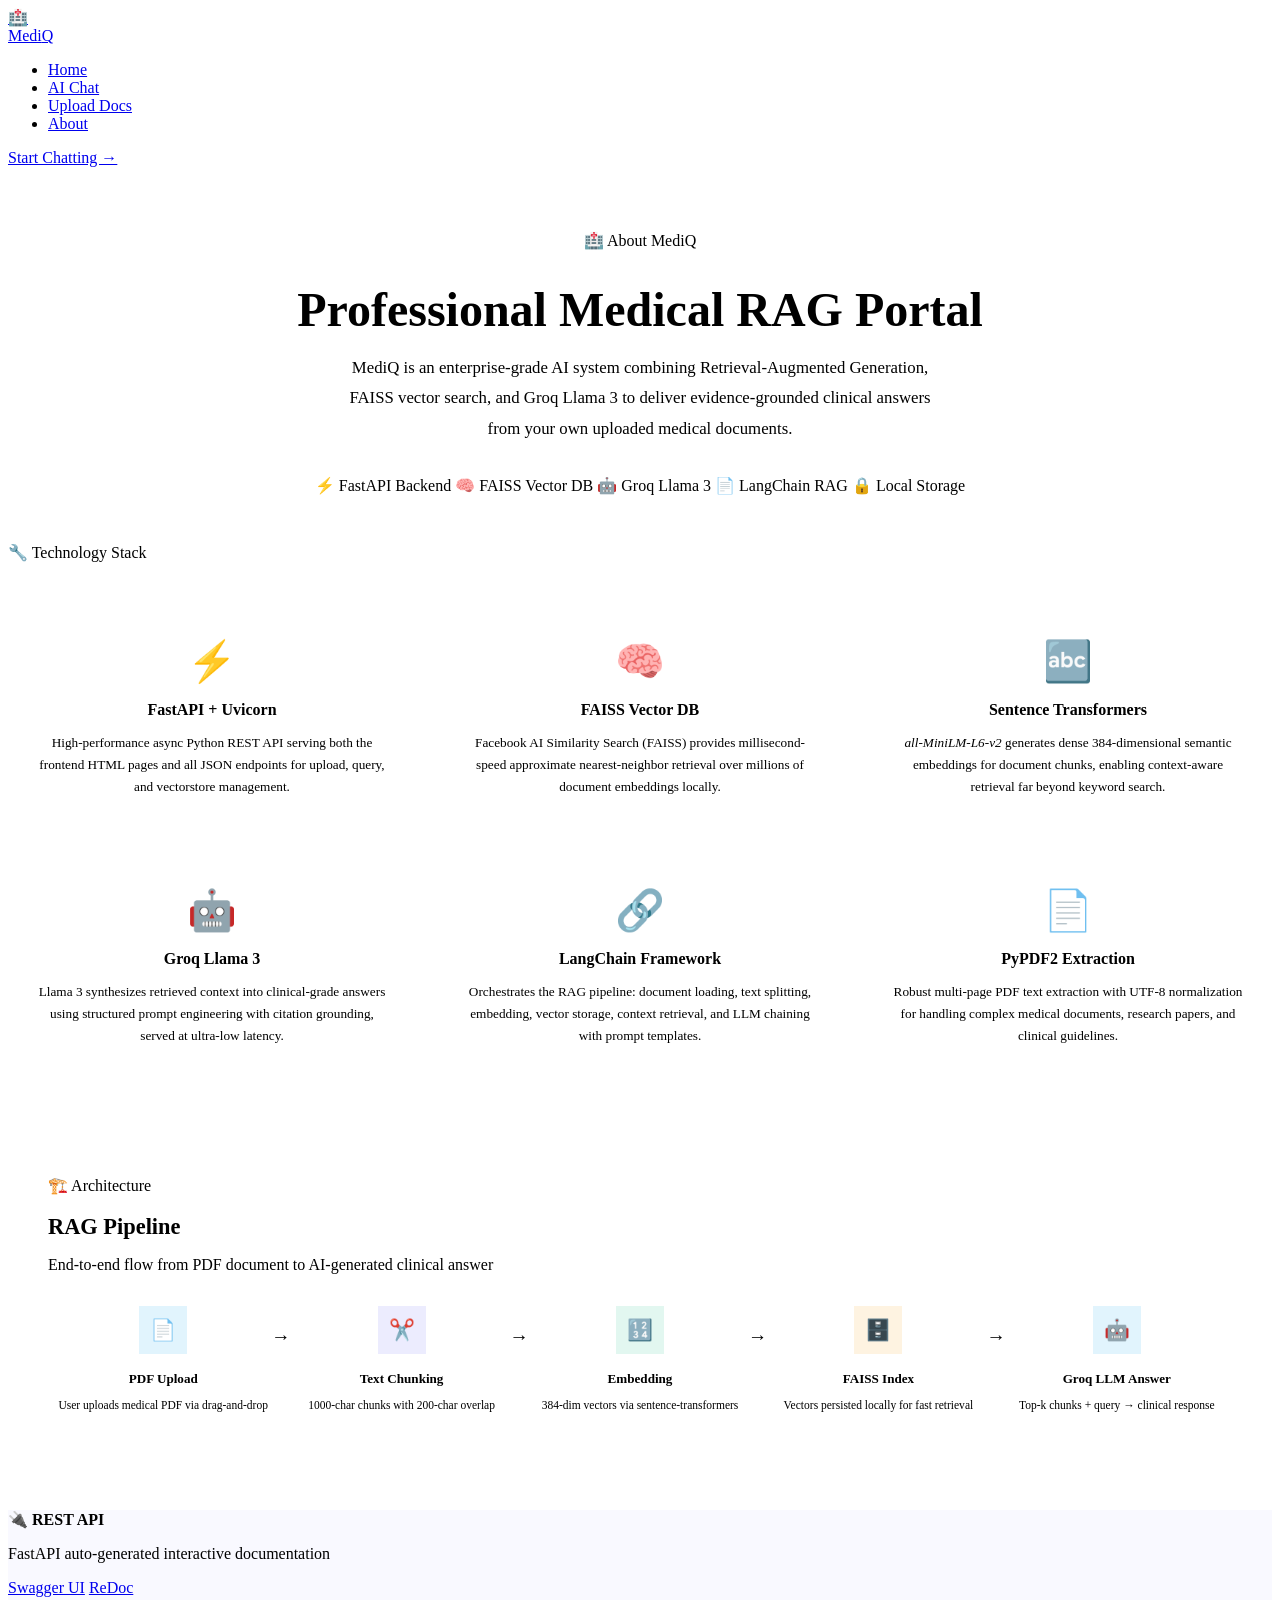
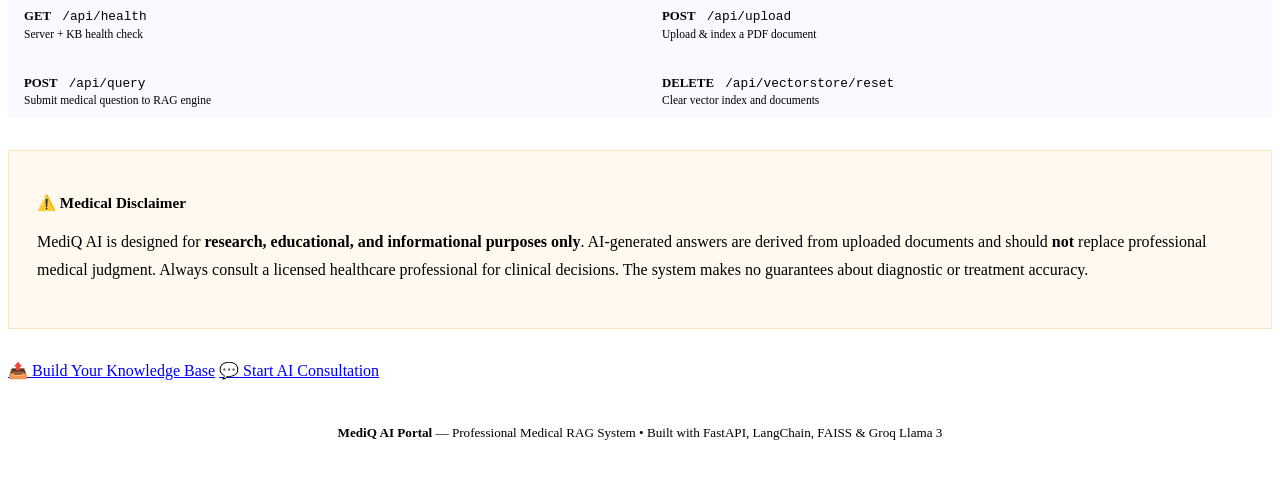
==== frontend/pages/about.html @ 50db6271 "Initial commit" ====
<!DOCTYPE html>
<html lang="en">
<head>
  <meta charset="UTF-8"/>
  <meta name="viewport" content="width=device-width, initial-scale=1.0"/>
  <title>About — MediQ Portal</title>
  <meta name="description" content="About the MediQ Professional Medical RAG Portal." />
  <link rel="stylesheet" href="/static/css/global.css" />
  <style>
    .about-hero {
      text-align: center;
      padding: 4rem 0 3rem;
    }
    .about-hero h1 { font-size: clamp(2rem,4vw,3rem); margin-bottom: 1rem; }
    .about-hero p { color: var(--text-secondary); max-width: 600px; margin: 0 auto 2rem; line-height: 1.8; font-size: 1.05rem; }

    .tech-grid {
      display: grid;
      grid-template-columns: repeat(3, 1fr);
      gap: 1.25rem;
      margin: 3rem 0;
    }

    .tech-card {
      background: var(--bg-card);
      border: 1px solid var(--border);
      border-radius: var(--radius-lg);
      padding: 1.75rem;
      text-align: center;
      transition: var(--transition);
    }
    .tech-card:hover {
      border-color: rgba(14,165,233,0.25);
      transform: translateY(-3px);
      box-shadow: var(--shadow-glow);
    }
    .tech-card .tech-logo { font-size: 2.5rem; margin-bottom: 1rem; }
    .tech-card h3 { font-size: 1rem; margin-bottom: 0.5rem; }
    .tech-card p { font-size: 0.83rem; color: var(--text-secondary); line-height: 1.65; }

    .arch-section {
      background: var(--bg-surface);
      border: 1px solid var(--border);
      border-radius: var(--radius-xl);
      padding: 2.5rem;
      margin: 3rem 0;
    }

    .arch-steps {
      display: grid;
      grid-template-columns: repeat(5, 1fr);
      gap: 0.5rem;
      position: relative;
      margin-top: 2rem;
    }

    .arch-step {
      text-align: center;
      position: relative;
    }

    .arch-step::after {
      content: '→';
      position: absolute;
      right: -12px;
      top: 20px;
      color: var(--text-muted);
      font-size: 1.2rem;
    }
    .arch-step:last-child::after { display: none; }

    .arch-icon {
      width: 48px; height: 48px;
      border-radius: var(--radius-md);
      display: flex;
      align-items: center;
      justify-content: center;
      font-size: 1.3rem;
      margin: 0 auto 0.75rem;
    }

    .arch-step h4 { font-size: 0.82rem; margin-bottom: 0.3rem; font-weight: 700; }
    .arch-step p { font-size: 0.72rem; color: var(--text-muted); }

    .disclaimer-box {
      background: rgba(245,158,11,0.06);
      border: 1px solid rgba(245,158,11,0.2);
      border-radius: var(--radius-lg);
      padding: 1.75rem;
      margin: 2rem 0;
    }

    @media (max-width: 900px) {
      .tech-grid { grid-template-columns: repeat(2, 1fr); }
      .arch-steps { grid-template-columns: 1fr; gap: 1rem; }
      .arch-step::after { display: none; }
    }
    @media (max-width: 600px) {
      .tech-grid { grid-template-columns: 1fr; }
    }
  </style>
</head>
<body>

<nav class="navbar">
  <div class="nav-inner">
    <a href="/" class="nav-logo">
      <div class="logo-icon">🏥</div>
      Medi<span>Q</span>
    </a>
    <ul class="nav-links">
      <li><a href="/">Home</a></li>
      <li><a href="/chat">AI Chat</a></li>
      <li><a href="/upload">Upload Docs</a></li>
      <li><a href="/about" class="active">About</a></li>
    </ul>
    <div class="nav-cta">
      <a href="/chat" class="btn btn-primary btn-sm">Start Chatting →</a>
    </div>
  </div>
</nav>

<div class="page-content">
<div class="page-container">

  <!-- Hero -->
  <div class="about-hero">
    <div class="section-label">🏥 About MediQ</div>
    <h1>Professional <span class="grad-text">Medical RAG</span> Portal</h1>
    <p>
      MediQ is an enterprise-grade AI system combining Retrieval-Augmented Generation, FAISS vector search, and Groq Llama 3 to deliver evidence-grounded clinical answers from your own uploaded medical documents.
    </p>
    <div class="flex items-center gap-2" style="justify-content:center;flex-wrap:wrap">
      <span class="badge badge-primary">⚡ FastAPI Backend</span>
      <span class="badge badge-success">🧠 FAISS Vector DB</span>
      <span class="badge badge-primary">🤖 Groq Llama 3</span>
      <span class="badge badge-success">📄 LangChain RAG</span>
      <span class="badge badge-primary">🔒 Local Storage</span>
    </div>
  </div>

  <!-- Technology Stack -->
  <div class="section-label mt-3">🔧 Technology Stack</div>
  <div class="tech-grid">
    <div class="tech-card">
      <div class="tech-logo">⚡</div>
      <h3>FastAPI + Uvicorn</h3>
      <p>High-performance async Python REST API serving both the frontend HTML pages and all JSON endpoints for upload, query, and vectorstore management.</p>
    </div>
    <div class="tech-card">
      <div class="tech-logo">🧠</div>
      <h3>FAISS Vector DB</h3>
      <p>Facebook AI Similarity Search (FAISS) provides millisecond-speed approximate nearest-neighbor retrieval over millions of document embeddings locally.</p>
    </div>
    <div class="tech-card">
      <div class="tech-logo">🔤</div>
      <h3>Sentence Transformers</h3>
      <p><em>all-MiniLM-L6-v2</em> generates dense 384-dimensional semantic embeddings for document chunks, enabling context-aware retrieval far beyond keyword search.</p>
    </div>
    <div class="tech-card">
      <div class="tech-logo">🤖</div>
      <h3>Groq Llama 3</h3>
      <p>Llama 3 synthesizes retrieved context into clinical-grade answers using structured prompt engineering with citation grounding, served at ultra-low latency.</p>
    </div>
    <div class="tech-card">
      <div class="tech-logo">🔗</div>
      <h3>LangChain Framework</h3>
      <p>Orchestrates the RAG pipeline: document loading, text splitting, embedding, vector storage, context retrieval, and LLM chaining with prompt templates.</p>
    </div>
    <div class="tech-card">
      <div class="tech-logo">📄</div>
      <h3>PyPDF2 Extraction</h3>
      <p>Robust multi-page PDF text extraction with UTF-8 normalization for handling complex medical documents, research papers, and clinical guidelines.</p>
    </div>
  </div>

  <!-- Architecture -->
  <div class="arch-section">
    <div class="section-label">🏗️ Architecture</div>
    <h2 style="font-size:1.4rem;margin-bottom:0.5rem">RAG Pipeline</h2>
    <p class="text-secondary text-sm">End-to-end flow from PDF document to AI-generated clinical answer</p>

    <div class="arch-steps">
      <div class="arch-step">
        <div class="arch-icon" style="background:rgba(14,165,233,0.12);color:var(--primary)">📄</div>
        <h4>PDF Upload</h4>
        <p>User uploads medical PDF via drag-and-drop</p>
      </div>
      <div class="arch-step">
        <div class="arch-icon" style="background:rgba(99,102,241,0.12);color:var(--secondary)">✂️</div>
        <h4>Text Chunking</h4>
        <p>1000-char chunks with 200-char overlap</p>
      </div>
      <div class="arch-step">
        <div class="arch-icon" style="background:rgba(16,185,129,0.12);color:var(--accent)">🔢</div>
        <h4>Embedding</h4>
        <p>384-dim vectors via sentence-transformers</p>
      </div>
      <div class="arch-step">
        <div class="arch-icon" style="background:rgba(245,158,11,0.12);color:var(--warning)">🗄️</div>
        <h4>FAISS Index</h4>
        <p>Vectors persisted locally for fast retrieval</p>
      </div>
      <div class="arch-step">
        <div class="arch-icon" style="background:rgba(14,165,233,0.12);color:var(--primary)">🤖</div>
        <h4>Groq LLM Answer</h4>
        <p>Top-k chunks + query → clinical response</p>
      </div>
    </div>
  </div>

  <!-- API Docs -->
  <div class="card mt-3" style="background:rgba(99,102,241,0.04);border-color:rgba(99,102,241,0.15)">
    <div class="flex items-center justify-between mb-2">
      <div>
        <h3 style="font-size:1rem;margin-bottom:0.25rem">🔌 REST API</h3>
        <p class="text-sm text-muted">FastAPI auto-generated interactive documentation</p>
      </div>
      <div class="flex gap-1">
        <a href="/docs" target="_blank" class="btn btn-primary btn-sm">Swagger UI</a>
        <a href="/redoc" target="_blank" class="btn btn-outline btn-sm">ReDoc</a>
      </div>
    </div>
    <div class="divider"></div>
    <div style="display:grid;grid-template-columns:repeat(2,1fr);gap:0.75rem">
      <div style="background:var(--bg-input);padding:0.75rem 1rem;border-radius:var(--radius-sm);font-size:0.8rem">
        <span style="color:var(--accent);font-weight:700">GET</span>
        <code style="margin-left:0.5rem;color:var(--text-secondary)">/api/health</code>
        <div style="color:var(--text-muted);font-size:0.72rem;margin-top:0.2rem">Server + KB health check</div>
      </div>
      <div style="background:var(--bg-input);padding:0.75rem 1rem;border-radius:var(--radius-sm);font-size:0.8rem">
        <span style="color:var(--primary);font-weight:700">POST</span>
        <code style="margin-left:0.5rem;color:var(--text-secondary)">/api/upload</code>
        <div style="color:var(--text-muted);font-size:0.72rem;margin-top:0.2rem">Upload & index a PDF document</div>
      </div>
      <div style="background:var(--bg-input);padding:0.75rem 1rem;border-radius:var(--radius-sm);font-size:0.8rem">
        <span style="color:var(--primary);font-weight:700">POST</span>
        <code style="margin-left:0.5rem;color:var(--text-secondary)">/api/query</code>
        <div style="color:var(--text-muted);font-size:0.72rem;margin-top:0.2rem">Submit medical question to RAG engine</div>
      </div>
      <div style="background:var(--bg-input);padding:0.75rem 1rem;border-radius:var(--radius-sm);font-size:0.8rem">
        <span style="color:var(--danger);font-weight:700">DELETE</span>
        <code style="margin-left:0.5rem;color:var(--text-secondary)">/api/vectorstore/reset</code>
        <div style="color:var(--text-muted);font-size:0.72rem;margin-top:0.2rem">Clear vector index and documents</div>
      </div>
    </div>
  </div>

  <!-- Disclaimer -->
  <div class="disclaimer-box mt-3">
    <h3 style="font-size:0.95rem;margin-bottom:0.5rem">⚠️ Medical Disclaimer</h3>
    <p class="text-sm" style="color:var(--text-secondary);line-height:1.75">
      MediQ AI is designed for <strong>research, educational, and informational purposes only</strong>.
      AI-generated answers are derived from uploaded documents and should <strong>not</strong> replace professional medical judgment.
      Always consult a licensed healthcare professional for clinical decisions.
      The system makes no guarantees about diagnostic or treatment accuracy.
    </p>
  </div>

  <!-- Footer CTA -->
  <div class="cta-actions mt-4 mb-4">
    <a href="/upload" class="btn btn-primary btn-lg">📤 Build Your Knowledge Base</a>
    <a href="/chat" class="btn btn-outline btn-lg">💬 Start AI Consultation</a>
  </div>

</div>
</div>

<footer style="border-top:1px solid var(--border);padding:2rem 0;text-align:center">
  <div class="page-container">
    <p style="color:var(--text-muted);font-size:0.82rem">
      <strong style="color:var(--primary)">MediQ AI Portal</strong> — Professional Medical RAG System •
      Built with FastAPI, LangChain, FAISS &amp; Groq Llama 3
    </p>
  </div>
</footer>

<div id="toast-container"></div>
<script src="/static/js/utils.js"></script>
</body>
</html>
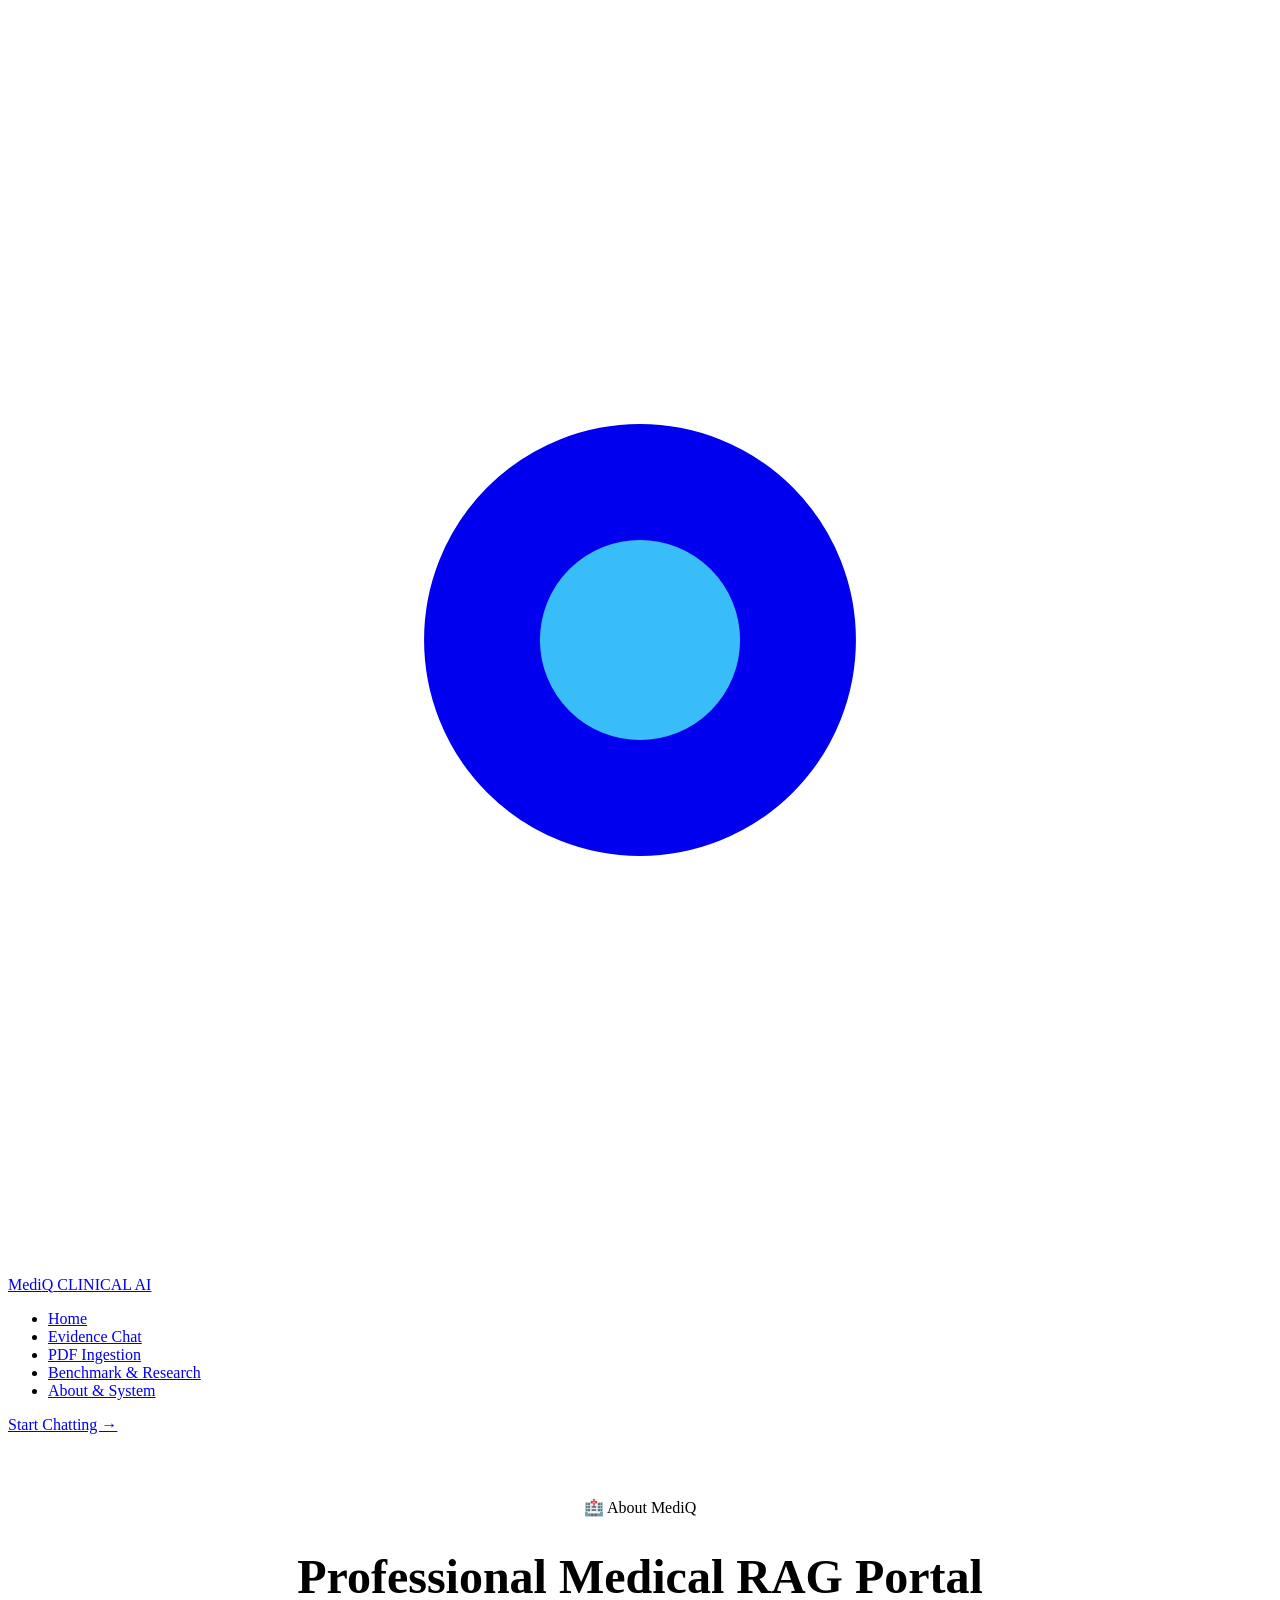
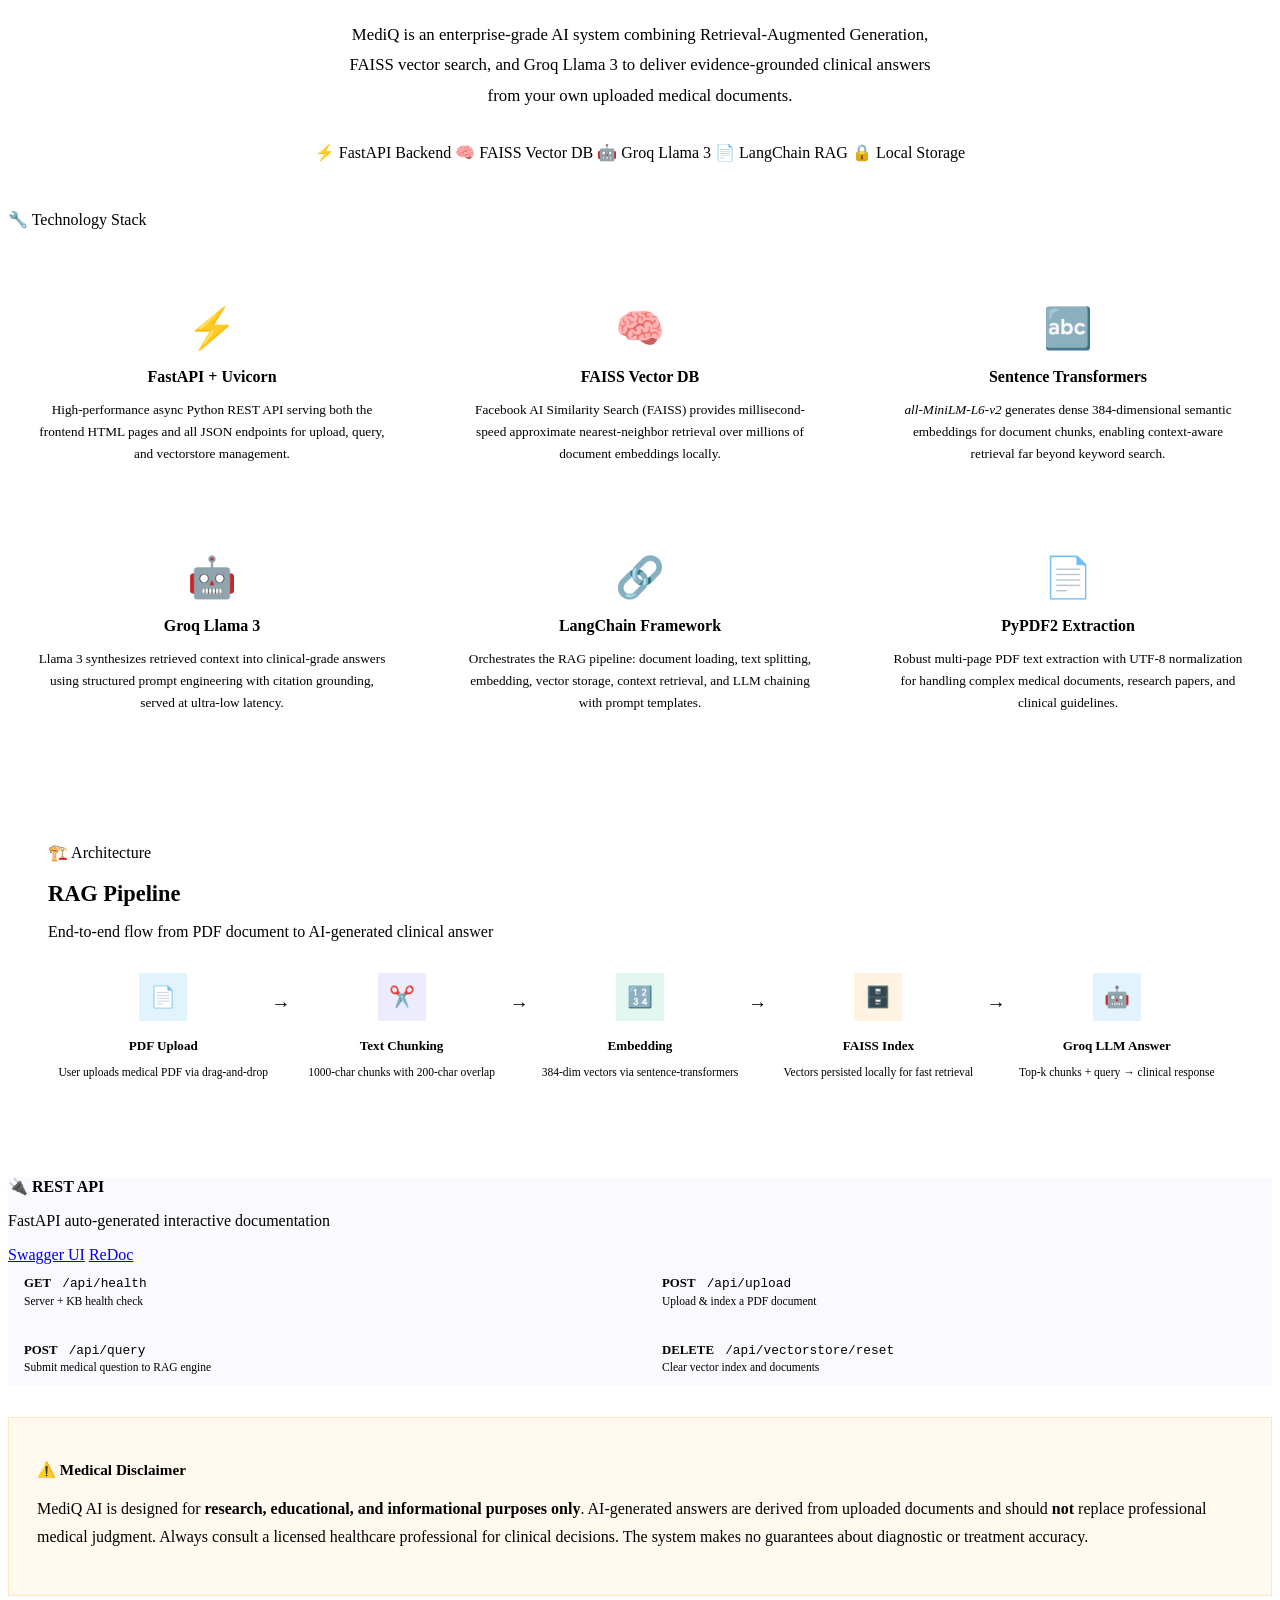
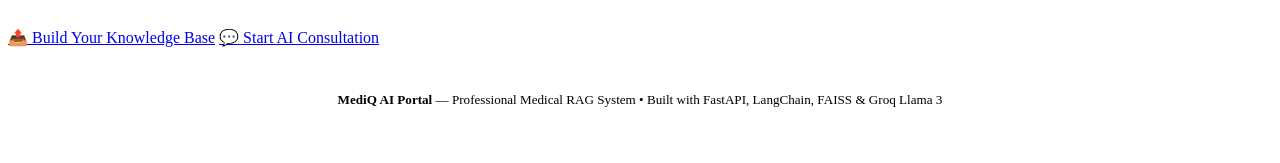
==== commit 6ea01d42: "feat: upgrade MediQ with verified citations and research evaluation" ====
--- a/frontend/pages/about.html
+++ b/frontend/pages/about.html
@@ -104,15 +104,24 @@
 
 <nav class="navbar">
   <div class="nav-inner">
-    <a href="/" class="nav-logo">
-      <div class="logo-icon">🏥</div>
-      Medi<span>Q</span>
+        <a href="/" class="nav-logo">
+      <div class="logo-mark">
+        <svg viewBox="0 0 24 24" fill="none" stroke="currentColor" stroke-width="2.2" stroke-linecap="round" stroke-linejoin="round">
+          <path d="M12 4v16M4 12h16" stroke="#ffffff" stroke-width="2.6"/>
+          <circle cx="12" cy="12" r="3" fill="#38bdf8"/>
+        </svg>
+      </div>
+      <div class="logo-title">
+        Medi<span class="q-accent">Q</span>
+        <span class="logo-pill">CLINICAL AI</span>
+      </div>
     </a>
     <ul class="nav-links">
       <li><a href="/">Home</a></li>
-      <li><a href="/chat">AI Chat</a></li>
-      <li><a href="/upload">Upload Docs</a></li>
-      <li><a href="/about" class="active">About</a></li>
+      <li><a href="/chat">Evidence Chat</a></li>
+      <li><a href="/upload">PDF Ingestion</a></li>
+      <li><a href="/research">Benchmark & Research</a></li>
+      <li><a href="/about" class="active">About & System</a></li>
     </ul>
     <div class="nav-cta">
       <a href="/chat" class="btn btn-primary btn-sm">Start Chatting →</a>
